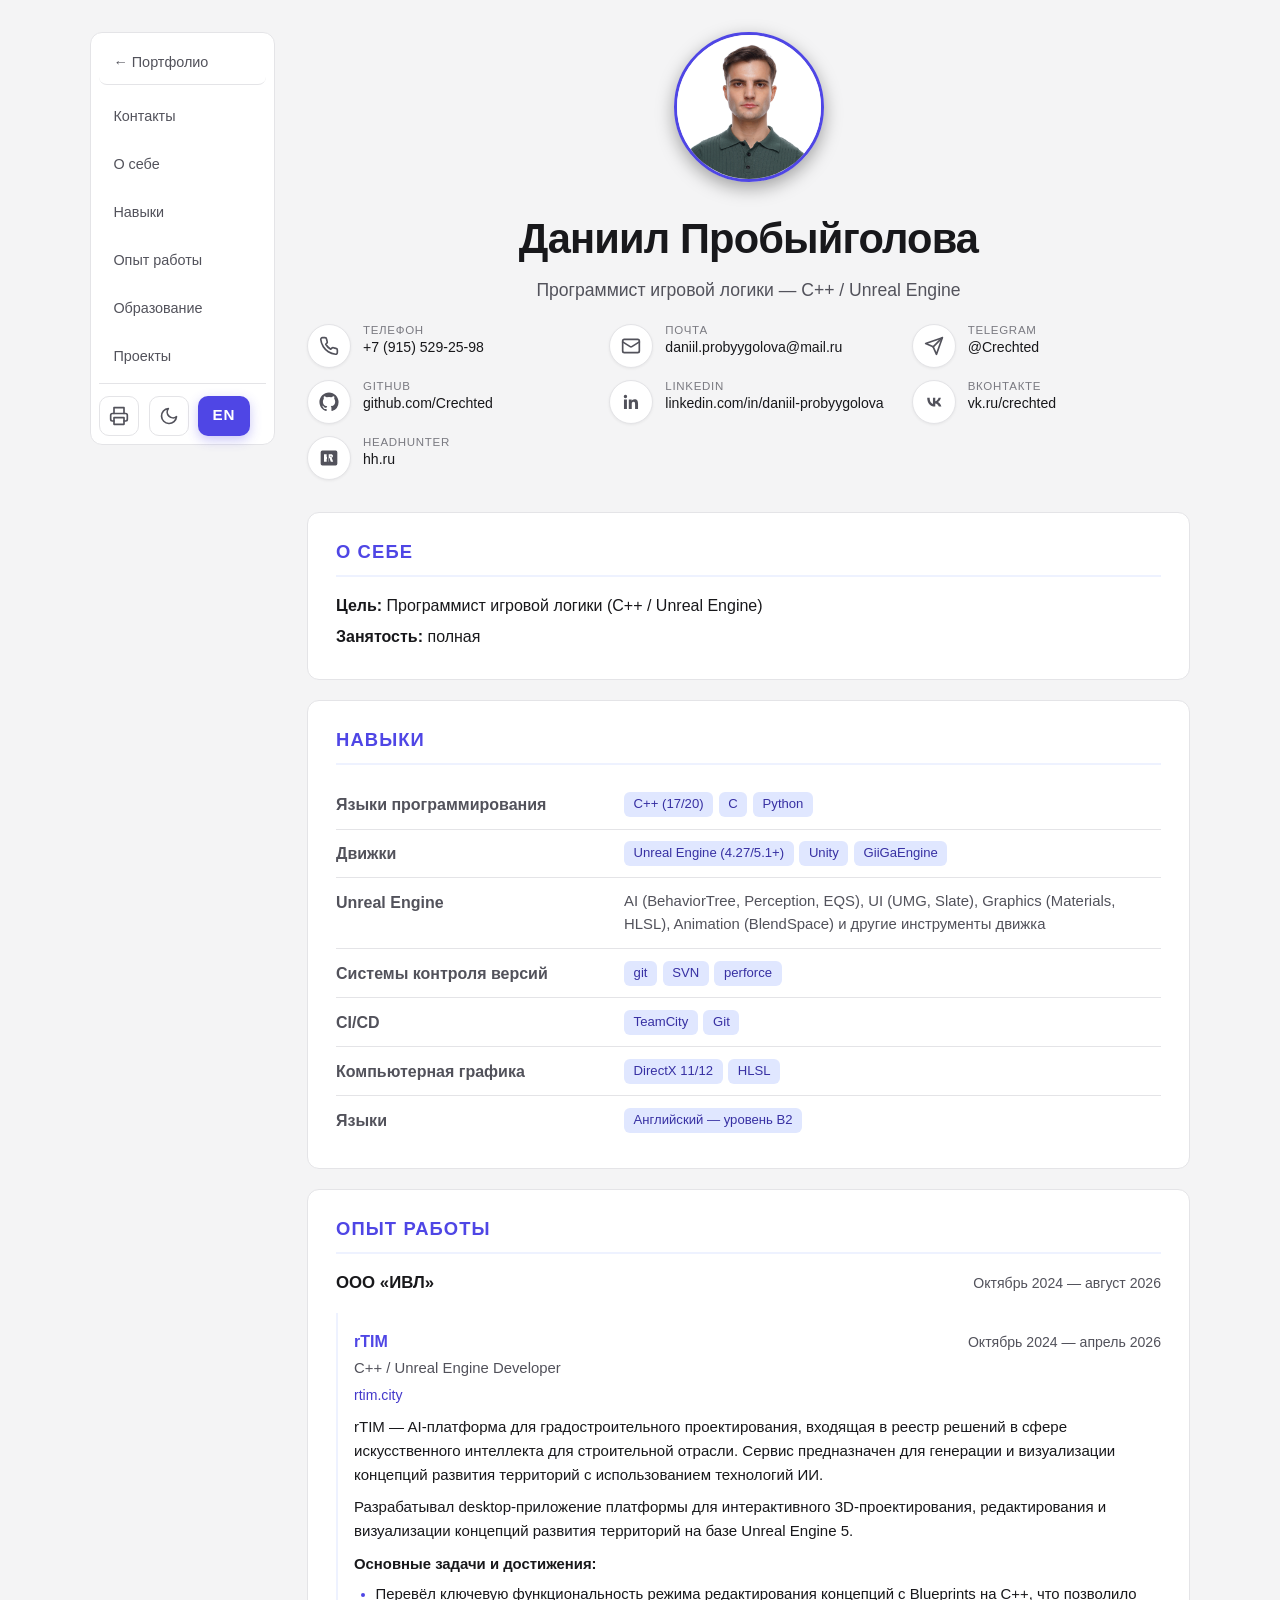
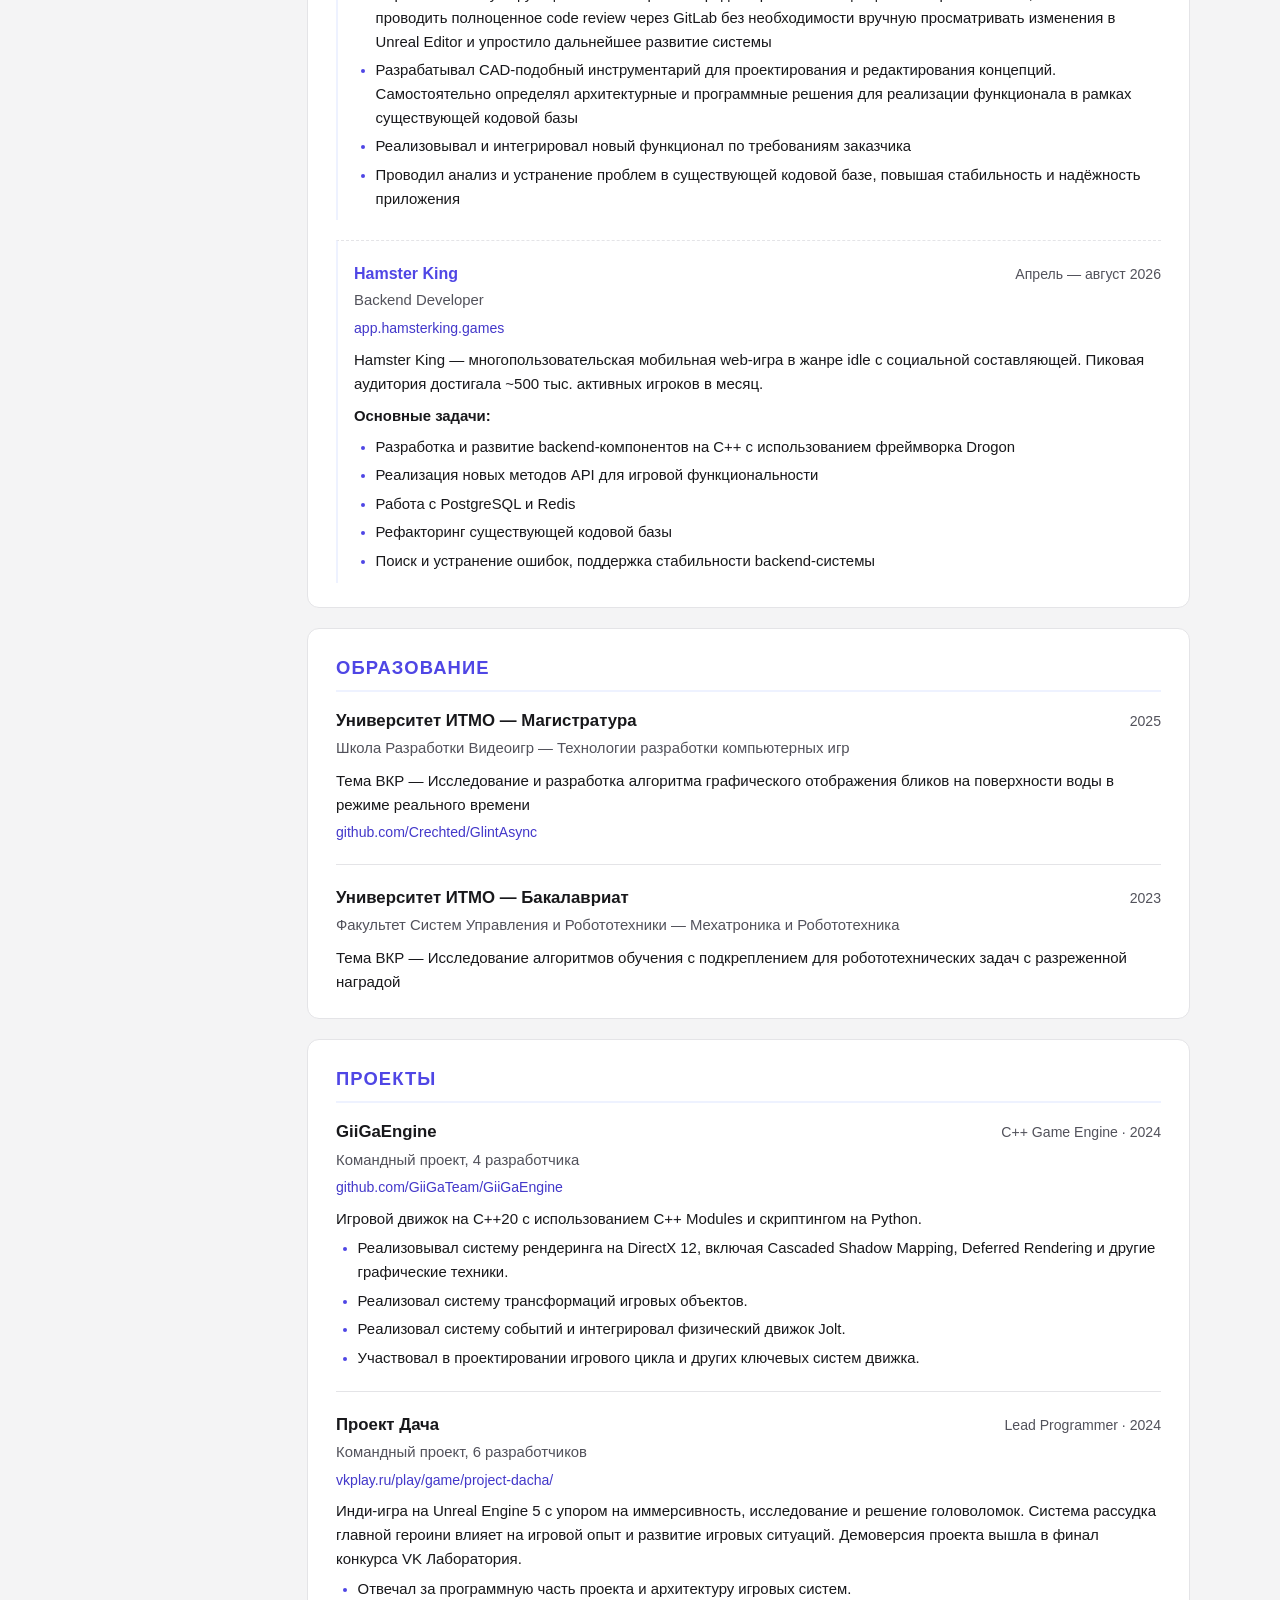
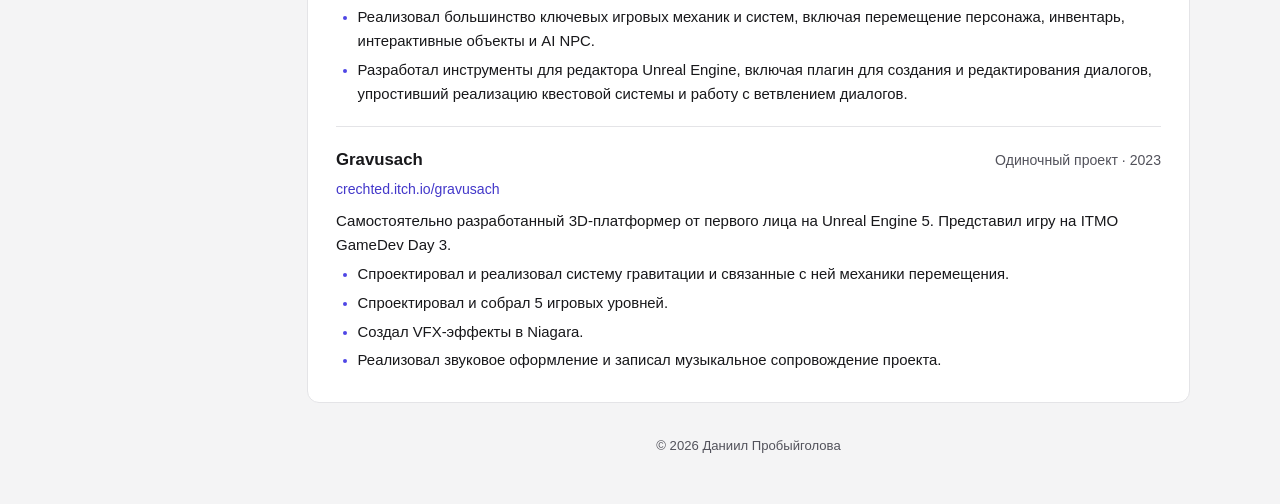
==== cv/index.html @ 0c0368a5 "First commit" ====
<!DOCTYPE html>
<html lang="ru">
<head>
  <meta charset="UTF-8">
  <meta name="viewport" content="width=device-width, initial-scale=1.0">
  <meta name="theme-color" content="#4f46e5">
  <meta name="description" content="Портфолио Даниила Пробыйголова — программист игровой логики (C++ / Unreal Engine)" data-i18n-meta="common.metaDesc">
  <title data-i18n-title="cv.title">Даниил Пробыйголова — программист игровой логики</title>
  <link rel="icon" href="data:image/svg+xml,%3Csvg xmlns='http://www.w3.org/2000/svg' viewBox='0 0 100 100'%3E%3Crect width='100' height='100' rx='20' fill='%234f46e5'/%3E%3Ctext x='50' y='68' font-size='52' font-family='monospace' fill='white' text-anchor='middle'%3EDP%3C/text%3E%3C/svg%3E">
  <link rel="stylesheet" href="../css/cv.css">
  <script>
    (function () {
      var t = null;
      try { t = localStorage.getItem('portfolio-theme'); } catch (e) {}
      var dark = t === 'dark' || (t !== 'light' && window.matchMedia && matchMedia('(prefers-color-scheme: dark)').matches);
      document.documentElement.setAttribute('data-theme', dark ? 'dark' : 'light');
    })();
  </script>
</head>
<body data-i18n-title="cv.title">
  <main class="container">
    <div class="cv-layout">
      <aside class="side-nav" aria-label="Навигация по резюме">
        <a class="side-back" href="../index.html" data-i18n="cv.backLink">&larr;&nbsp;Портфолио</a>
        <a href="#top" data-i18n="cv.contacts">Контакты</a>
        <a href="#about" data-i18n="cv.about">О себе</a>
        <a href="#skills" data-i18n="cv.skills">Навыки</a>
        <a href="#experience" data-i18n="cv.exp">Опыт работы</a>
        <a href="#education" data-i18n="cv.edu">Образование</a>
        <a href="#projects" data-i18n="main.projectsTitle">Проекты</a>
        <span class="controls">
          <button type="button" class="print-btn" onclick="window.print()" aria-label="Экспортировать резюме в PDF" data-i18n-aria="cv.printCv">
            <svg viewBox="0 0 24 24" fill="none" stroke="currentColor" stroke-width="2" stroke-linecap="round" stroke-linejoin="round" aria-hidden="true"><polyline points="6 9 6 2 18 2 18 9"/><path d="M6 18H4a2 2 0 0 1-2-2v-5a2 2 0 0 1 2-2h16a2 2 0 0 1 2 2v5a2 2 0 0 1-2 2h-2"/><rect x="6" y="14" width="12" height="8"/></svg>
          </button>
          <button type="button" class="theme-toggle" aria-label="Switch to dark theme"></button>
          <button type="button" class="lang-switch" aria-label="Switch to English">EN</button>
        </span>
      </aside>
      <div class="cv-content">
    <header class="hero" id="top">
      <img class="portrait" src="../assets/images/MePhoto_CV.jpg" alt="Фото Даниила Пробыйголова">
      <h1 class="name" data-i18n="common.name">Даниил&nbsp;Пробыйголова</h1>
      <p class="subtitle" data-i18n="common.subtitle">Программист игровой логики&nbsp;— C++&nbsp;/&nbsp;Unreal&nbsp;Engine</p>
      <ul class="contacts" aria-label="Контакты">
        <li>
          <a class="contact-link" href="tel:+79155292598" aria-label="Телефон: +7 (915) 529-25-98" data-i18n-aria="contact.phone">
            <span class="icon" aria-hidden="true">
              <svg viewBox="0 0 24 24" fill="none" stroke="currentColor" stroke-width="2" stroke-linecap="round" stroke-linejoin="round"><path d="M22 16.92v3a2 2 0 0 1-2.18 2 19.79 19.79 0 0 1-8.63-3.07 19.5 19.5 0 0 1-6-6 19.79 19.79 0 0 1-3.07-8.67A2 2 0 0 1 4.11 2h3a2 2 0 0 1 2 1.72c.127.96.361 1.903.7 2.81a2 2 0 0 1-.45 2.11L8.09 9.91a16 16 0 0 0 6 6l1.27-1.27a2 2 0 0 1 2.11-.45c.907.339 1.85.573 2.81.7A2 2 0 0 1 22 16.92z"/></svg>
            </span>
            <span class="contact-meta">
              <span class="contact-label" data-i18n="contact.phone">Телефон</span>
              <span class="contact-text">+7&nbsp;(915)&nbsp;529-25-98</span>
            </span>
          </a>
        </li>
        <li>
          <a class="contact-link" href="mailto:daniil.probyygolova@mail.ru" aria-label="Почта: daniil.probyygolova@mail.ru" data-i18n-aria="contact.mail">
            <span class="icon" aria-hidden="true">
              <svg viewBox="0 0 24 24" fill="none" stroke="currentColor" stroke-width="2" stroke-linecap="round" stroke-linejoin="round"><rect x="2" y="4" width="20" height="16" rx="2"/><path d="m22 7-8.97 5.7a1.94 1.94 0 0 1-2.06 0L2 7"/></svg>
            </span>
            <span class="contact-meta">
              <span class="contact-label" data-i18n="contact.mail">Почта</span>
              <span class="contact-text">daniil.probyygolova@mail.ru</span>
            </span>
          </a>
        </li>
        <li>
          <a class="contact-link" href="https://t.me/Crechted" target="_blank" rel="noopener" aria-label="Telegram: @Crechted" data-i18n-aria="contact.telegram">
            <span class="icon" aria-hidden="true">
              <svg viewBox="0 0 24 24" fill="none" stroke="currentColor" stroke-width="2" stroke-linecap="round" stroke-linejoin="round"><path d="m22 2-11 11"/><path d="M22 2 15 22l-4-9-9-4Z"/></svg>
            </span>
            <span class="contact-meta">
              <span class="contact-label" data-i18n="contact.telegram">Telegram</span>
              <span class="contact-text">@Crechted</span>
            </span>
          </a>
        </li>
        <li>
          <a class="contact-link" href="https://github.com/Crechted" target="_blank" rel="noopener" aria-label="GitHub: github.com/Crechted" data-i18n-aria="contact.github">
            <span class="icon" aria-hidden="true">
              <svg viewBox="0 0 24 24" fill="currentColor"><path d="M12 .5C5.73.5.5 5.73.5 12c0 5.08 3.29 9.39 7.86 10.91.58.11.79-.25.79-.56 0-.28-.01-1.02-.02-2-3.2.7-3.88-1.54-3.88-1.54-.52-1.33-1.28-1.68-1.28-1.68-1.05-.72.08-.71.08-.71 1.16.08 1.77 1.19 1.77 1.19 1.03 1.77 2.71 1.26 3.37.96.1-.75.4-1.26.73-1.55-2.55-.29-5.23-1.28-5.23-5.69 0-1.26.45-2.28 1.19-3.09-.12-.29-.52-1.46.11-3.05 0 0 .97-.31 3.17 1.18a11 11 0 0 1 5.78 0c2.2-1.49 3.17-1.18 3.17-1.18.63 1.59.23 2.76.11 3.05.74.81 1.19 1.83 1.19 3.09 0 4.42-2.69 5.4-5.25 5.68.41.35.77 1.05.77 2.12 0 1.53-.01 2.76-.01 3.14 0 .31.21.68.8.56A11.51 11.51 0 0 0 23.5 12C23.5 5.73 18.27.5 12 .5Z"/></svg>
            </span>
            <span class="contact-meta">
              <span class="contact-label" data-i18n="contact.github">GitHub</span>
              <span class="contact-text">github.com/Crechted</span>
            </span>
          </a>
        </li>
        <li>
          <a class="contact-link" href="https://www.linkedin.com/in/daniil-probyygolova-46117342b" target="_blank" rel="noopener" aria-label="LinkedIn: linkedin.com/in/daniil-probyygolova" data-i18n-aria="contact.linkedin">
            <span class="icon" aria-hidden="true">
              <svg viewBox="0 0 24 24" fill="currentColor"><path d="M20.45 20.45h-3.55v-5.57c0-1.33-.03-3.04-1.85-3.04-1.85 0-2.14 1.45-2.14 2.94v5.67H9.35V9h3.41v1.56h.05c.47-.9 1.63-1.85 3.36-1.85 3.6 0 4.27 2.37 4.27 5.46v6.28zM5.34 7.43a2.06 2.06 0 1 1 0-4.12 2.06 2.06 0 0 1 0 4.12zM7.12 20.45H3.56V9h3.56v11.45z"/></svg>
            </span>
            <span class="contact-meta">
              <span class="contact-label" data-i18n="contact.linkedin">LinkedIn</span>
              <span class="contact-text">linkedin.com/in/daniil-probyygolova</span>
            </span>
          </a>
        </li>
        <li>
          <a class="contact-link" href="https://vk.ru/crechted" target="_blank" rel="noopener" aria-label="ВКонтакте: vk.ru/crechted" data-i18n-aria="contact.vk">
            <span class="icon" aria-hidden="true">
              <svg viewBox="0 0 24 24" fill="currentColor"><path d="M13.16 17.5c-5.8 0-9.16-4.02-9.3-10.68h2.92c.1 4.88 2.28 6.94 3.97 7.37V6.82h2.77v4.2c1.66-.18 3.4-2.1 3.98-4.2h2.76c-.45 2.56-2.33 4.48-3.67 5.26 1.34.63 3.48 2.28 4.29 5.42h-3.04c-.64-2-2.22-3.55-4.32-3.76v3.76h-.36z"/></svg>
            </span>
            <span class="contact-meta">
              <span class="contact-label" data-i18n="contact.vk">ВКонтакте</span>
              <span class="contact-text">vk.ru/crechted</span>
            </span>
          </a>
        </li>
        <li>
          <a class="contact-link" href="https://spb.hh.ru/resume/fdc58f98ff0955832f0039ed1f57456d645a6f" target="_blank" rel="noopener" aria-label="HeadHunter: резюме на hh.ru" data-i18n-aria="contact.hh">
            <span class="icon" aria-hidden="true">
              <svg viewBox="0 0 24 24" fill="currentColor"><path d="M4 3a2 2 0 0 0-2 2v14a2 2 0 0 0 2 2h16a2 2 0 0 0 2-2V5a2 2 0 0 0-2-2H4zm2 4.5h2.6v3.2H9V7.5h2.6v9H9v-3.4H8.6v3.4H6v-9zm5.6 0h2.6c1.5 0 2.6.7 2.6 2 0 1.1-.7 1.7-1.7 1.9l1.9 5.1h-2.8l-1.6-4.5h-.6v4.5h-2.4v-9zm2.6 3.2c.5 0 .8-.3.8-.7s-.3-.7-.8-.7h-.4v1.4h.4z"/></svg>
            </span>
            <span class="contact-meta">
              <span class="contact-label" data-i18n="contact.hh">HeadHunter</span>
              <span class="contact-text">hh.ru</span>
            </span>
          </a>
        </li>
      </ul>
    </header>

    <section class="card" id="about">
      <h2 class="section-title" data-i18n="cv.about">О себе</h2>
      <ul class="about-list">
        <li><span class="label" data-i18n="cv.about.goal">Цель:</span>&nbsp;<span data-i18n="cv.about.goalValue">Программист игровой логики (C++&nbsp;/&nbsp;Unreal&nbsp;Engine)</span></li>
        <li><span class="label" data-i18n="cv.about.employment">Занятость:</span>&nbsp;<span data-i18n="cv.about.fulltime">полная</span></li>
      </ul>
    </section>

    <section class="card" id="skills">
      <h2 class="section-title" data-i18n="cv.skills">Навыки</h2>
      <ul class="skills-list">
        <li>
          <span class="label" data-i18n="cv.skill.langs">Языки программирования</span>
          <span class="tags"><span class="tag">C++ (17/20)</span><span class="tag">C</span><span class="tag">Python</span></span>
        </li>
        <li>
          <span class="label" data-i18n="cv.skill.engines">Движки</span>
          <span class="tags"><span class="tag">Unreal Engine (4.27/5.1+)</span><span class="tag">Unity</span><span class="tag">GiiGaEngine</span></span>
        </li>
        <li>
          <span class="label" data-i18n="cv.skill.unreal">Unreal Engine</span>
          <p class="skill-desc" data-i18n="cv.skill.unrealDesc">AI (BehaviorTree, Perception, EQS), UI (UMG, Slate), Graphics (Materials, HLSL), Animation (BlendSpace) и другие инструменты движка</p>
        </li>
        <li>
          <span class="label" data-i18n="cv.skill.vcs">Системы контроля версий</span>
          <span class="tags"><span class="tag">git</span><span class="tag">SVN</span><span class="tag">perforce</span></span>
        </li>
        <li>
          <span class="label" data-i18n="cv.skill.ci">CI/CD</span>
          <span class="tags"><span class="tag">TeamCity</span><span class="tag">Git</span></span>
        </li>
        <li>
          <span class="label" data-i18n="cv.skill.gfx">Компьютерная графика</span>
          <span class="tags"><span class="tag">DirectX 11/12</span><span class="tag">HLSL</span></span>
        </li>
        <li>
          <span class="label" data-i18n="cv.skill.langs2">Языки</span>
          <span class="tags"><span class="tag" data-i18n="cv.skill.english">Английский — уровень B2</span></span>
        </li>
      </ul>
    </section>

    <section class="card" id="experience">
      <h2 class="section-title" data-i18n="cv.exp">Опыт работы</h2>

      <article class="entry">
        <header class="entry-header">
          <h3 class="entry-title" data-i18n="cv.exp.org">ООО&nbsp;«ИВЛ»</h3>
          <span class="entry-period" data-i18n="cv.exp.orgPeriod">Октябрь 2024 — август 2026</span>
        </header>

        <div class="job">
          <header class="entry-header">
            <h4 class="job-title" data-i18n="exp.rtim.name">rTIM</h4>
            <span class="entry-period" data-i18n="cv.exp.rtim.period">Октябрь 2024 — апрель 2026</span>
          </header>
          <p class="entry-role" data-i18n="cv.exp.rtim.role">C++ / Unreal Engine Developer</p>
          <p class="entry-link"><a href="https://rtim.city" target="_blank" rel="noopener">rtim.city</a></p>
          <p class="entry-text" data-i18n="cv.exp.rtim.t1">rTIM&nbsp;— AI-платформа для градостроительного проектирования, входящая в реестр решений в сфере искусственного интеллекта для строительной отрасли. Сервис предназначен для генерации и визуализации концепций развития территорий с использованием технологий ИИ.</p>
          <p class="entry-text" data-i18n="cv.exp.rtim.t2">Разрабатывал desktop-приложение платформы для интерактивного 3D-проектирования, редактирования и визуализации концепций развития территорий на базе Unreal Engine&nbsp;5.</p>
          <p class="entry-subtitle" data-i18n="cv.exp.subtitle">Основные задачи и достижения:</p>
          <ul class="bullets">
            <li data-i18n="cv.exp.rtim.b1">Перевёл ключевую функциональность режима редактирования концепций с Blueprints на C++, что позволило проводить полноценное code review через GitLab без необходимости вручную просматривать изменения в Unreal Editor и упростило дальнейшее развитие системы</li>
            <li data-i18n="cv.exp.rtim.b2">Разрабатывал CAD-подобный инструментарий для проектирования и редактирования концепций. Самостоятельно определял архитектурные и программные решения для реализации функционала в рамках существующей кодовой базы</li>
            <li data-i18n="cv.exp.rtim.b3">Реализовывал и интегрировал новый функционал по требованиям заказчика</li>
            <li data-i18n="cv.exp.rtim.b4">Проводил анализ и устранение проблем в существующей кодовой базе, повышая стабильность и надёжность приложения</li>
          </ul>
        </div>

        <div class="job">
          <header class="entry-header">
            <h4 class="job-title" data-i18n="exp.hk.name">Hamster King</h4>
            <span class="entry-period" data-i18n="cv.exp.hk.period">Апрель — август 2026</span>
          </header>
          <p class="entry-role" data-i18n="cv.exp.hk.role">Backend Developer</p>
          <p class="entry-link"><a href="https://app.hamsterking.games" target="_blank" rel="noopener">app.hamsterking.games</a></p>
          <p class="entry-text" data-i18n="cv.exp.hk.t1">Hamster King&nbsp;— многопользовательская мобильная web-игра в жанре idle с социальной составляющей. Пиковая аудитория достигала ~500&nbsp;тыс. активных игроков в месяц.</p>
          <p class="entry-subtitle" data-i18n="cv.exp.subtitle2">Основные задачи:</p>
          <ul class="bullets">
            <li data-i18n="cv.exp.hk.b1">Разработка и развитие backend-компонентов на C++ с использованием фреймворка Drogon</li>
            <li data-i18n="cv.exp.hk.b2">Реализация новых методов API для игровой функциональности</li>
            <li data-i18n="cv.exp.hk.b3">Работа с PostgreSQL и Redis</li>
            <li data-i18n="cv.exp.hk.b4">Рефакторинг существующей кодовой базы</li>
            <li data-i18n="cv.exp.hk.b5">Поиск и устранение ошибок, поддержка стабильности backend-системы</li>
          </ul>
        </div>
      </article>
    </section>

    <section class="card" id="education">
      <h2 class="section-title" data-i18n="cv.edu">Образование</h2>

      <article class="entry">
        <header class="entry-header">
          <h3 class="entry-title" data-i18n="cv.edu.mag.title">Университет ИТМО — Магистратура</h3>
          <span class="entry-period" data-i18n="cv.edu.mag.period">2025</span>
        </header>
        <p class="entry-role" data-i18n="cv.edu.mag.role">Школа Разработки Видеоигр — Технологии разработки компьютерных игр</p>
        <p class="entry-text" data-i18n="cv.edu.mag.t">Тема ВКР — Исследование и разработка алгоритма графического отображения бликов на поверхности воды в режиме реального времени</p>
        <p class="entry-link"><a href="https://github.com/Crechted/GlintAsync" target="_blank" rel="noopener">github.com/Crechted/GlintAsync</a></p>
      </article>

      <article class="entry">
        <header class="entry-header">
          <h3 class="entry-title" data-i18n="cv.edu.bac.title">Университет ИТМО — Бакалавриат</h3>
          <span class="entry-period" data-i18n="cv.edu.bac.period">2023</span>
        </header>
        <p class="entry-role" data-i18n="cv.edu.bac.role">Факультет Систем Управления и Робототехники — Мехатроника и Робототехника</p>
        <p class="entry-text" data-i18n="cv.edu.bac.t">Тема ВКР — Исследование алгоритмов обучения с подкреплением для робототехнических задач с разреженной наградой</p>
      </article>
    </section>

    <section class="card" id="projects">
      <h2 class="section-title" data-i18n="main.projectsTitle">Проекты</h2>

      <article class="entry">
        <header class="entry-header">
          <h3 class="entry-title" data-i18n="projects.giiga.title">GiiGaEngine</h3>
          <span class="entry-period" data-i18n="projects.giiga.role">C++ Game Engine · 2024</span>
        </header>
        <p class="entry-role" data-i18n="projects.giiga.meta">Командный проект, 4 разработчика</p>
        <p class="entry-link"><a href="https://github.com/GiiGaTeam/GiiGaEngine" target="_blank" rel="noopener">github.com/GiiGaTeam/GiiGaEngine</a></p>
        <p class="entry-text" data-i18n="projects.giiga.desc">Игровой движок на C++20 с использованием C++ Modules и скриптингом на Python.</p>
        <ul class="bullets">
          <li data-i18n="projects.giiga.b1">Реализовывал систему рендеринга на DirectX 12, включая Cascaded Shadow Mapping, Deferred Rendering и другие графические техники</li>
          <li data-i18n="projects.giiga.b2">Реализовал систему трансформаций игровых объектов</li>
          <li data-i18n="projects.giiga.b3">Реализовал систему событий и интегрировал физический движок Jolt</li>
          <li data-i18n="projects.giiga.b4">Участвовал в проектировании игрового цикла и других ключевых систем движка</li>
        </ul>
      </article>

      <article class="entry">
        <header class="entry-header">
          <h3 class="entry-title" data-i18n="projects.dacha.title">Проект Дача</h3>
          <span class="entry-period" data-i18n="projects.dacha.role">Lead Programmer · 2024</span>
        </header>
        <p class="entry-role" data-i18n="projects.dacha.meta">Командный проект, 6 разработчиков</p>
        <p class="entry-link"><a href="https://vkplay.ru/play/game/project-dacha/" target="_blank" rel="noopener">vkplay.ru/play/game/project-dacha/</a></p>
        <p class="entry-text" data-i18n="projects.dacha.desc">Инди-игра на Unreal Engine 5 с упором на иммерсивность, исследование и решение головоломок. Система рассудка главной героини влияет на игровой опыт и развитие игровых ситуаций. Демоверсия проекта вышла в финал конкурса VK Лаборатория.</p>
        <ul class="bullets">
          <li data-i18n="projects.dacha.b1">Отвечал за программную часть проекта и архитектуру игровых систем</li>
          <li data-i18n="projects.dacha.b2">Реализовал большинство ключевых игровых механик и систем, включая перемещение персонажа, инвентарь, интерактивные объекты и AI NPC</li>
          <li data-i18n="projects.dacha.b3">Разработал инструменты для редактора Unreal Engine, включая плагин для создания и редактирования диалогов, упростивший реализацию квестовой системы и работу с ветвлением диалогов</li>
        </ul>
      </article>

      <article class="entry">
        <header class="entry-header">
          <h3 class="entry-title" data-i18n="projects.gravusach.title">Gravusach</h3>
          <span class="entry-period" data-i18n="projects.gravusach.role">Одиночный проект · 2023</span>
        </header>
        <p class="entry-link"><a href="https://crechted.itch.io/gravusach" target="_blank" rel="noopener">crechted.itch.io/gravusach</a></p>
        <p class="entry-text" data-i18n="projects.gravusach.desc">Самостоятельно разработанный 3D-платформер от первого лица на Unreal Engine 5. Представил игру на ITMO GameDev Day 3.</p>
        <ul class="bullets">
          <li data-i18n="projects.gravusach.b1">Спроектировал и реализовал систему гравитации и связанные с ней механики перемещения</li>
          <li data-i18n="projects.gravusach.b2">Спроектировал и собрал 5 игровых уровней</li>
          <li data-i18n="projects.gravusach.b3">Создал VFX-эффекты в Niagara</li>
          <li data-i18n="projects.gravusach.b4">Реализовал звуковое оформление и записал музыкальное сопровождение проекта</li>
        </ul>
      </article>
    </section>

    <footer class="footer">
      <p data-i18n="common.footer">© 2026 Даниил Пробыйголова</p>
    </footer>
      </div>
    </div>
  </main>
  <script src="../js/i18n.js"></script>
  <script src="../js/theme.js"></script>
</body>
</html>
---- css/cv.css ----
*,
*::before,
*::after {
  box-sizing: border-box;
  margin: 0;
  padding: 0;
}

:root {
  color-scheme: light;
  --bg: #f4f4f5;
  --surface: #ffffff;
  --text: #18181b;
  --text-secondary: #52525b;
  --border: #e4e4e7;
  --accent: #4f46e5;
  --accent-light: #eef2ff;
  --tag-bg: #e0e7ff;
  --tag-text: #3730a3;
  --link: #4338ca;
  --link-hover: #312e81;
}

html[data-theme="dark"] {
  color-scheme: dark;
  --bg: #0f1115;
  --surface: #1a1d24;
  --text: #e6e8ee;
  --text-secondary: #9aa1b0;
  --border: #333946;
  --accent: #6366f1;
  --accent-light: #242a45;
  --tag-bg: #272e4a;
  --tag-text: #a5b4fc;
  --link: #6366f1;
  --link-hover: #a5b4fc;
}

html {
  scroll-behavior: smooth;
}

body {
  font-family: -apple-system, BlinkMacSystemFont, 'Segoe UI', Roboto, 'Helvetica Neue', Arial, sans-serif;
  line-height: 1.6;
  color: var(--text);
  background: var(--bg);
  padding: 2rem 1rem 3rem;
}

.lang-switch {
  min-width: 48px;
  height: 40px;
  padding: 0 0.9rem;
  background: var(--accent);
  color: #fff;
  border: none;
  border-radius: 10px;
  font: inherit;
  font-size: 0.95rem;
  font-weight: 700;
  letter-spacing: 0.05em;
  box-shadow: 0 4px 12px rgba(79, 70, 229, 0.3);
  cursor: pointer;
  transition: background 0.15s, transform 0.15s, box-shadow 0.15s;
  display: inline-flex;
  align-items: center;
  justify-content: center;
}

.lang-switch:hover {
  background: var(--link-hover);
  transform: translateY(-1px);
  box-shadow: 0 6px 16px rgba(79, 70, 229, 0.4);
}

.theme-toggle,
.print-btn {
  display: inline-flex;
  align-items: center;
  justify-content: center;
  width: 40px;
  height: 40px;
  background: var(--surface);
  color: var(--text-secondary);
  border: 1px solid var(--border);
  border-radius: 10px;
  cursor: pointer;
  transition: color 0.15s, border-color 0.15s, background 0.15s, transform 0.15s;
}

.theme-toggle:hover,
.print-btn:hover {
  color: var(--accent);
  border-color: var(--accent);
  transform: translateY(-1px);
}

.theme-toggle svg,
.print-btn svg {
  width: 20px;
  height: 20px;
}

.controls {
  display: flex;
  align-items: center;
  gap: 0.6rem;
}

.container {
  max-width: 1100px;
  margin: 0 auto;
}

/* Sidebar navigation */
.cv-layout {
  display: flex;
  align-items: flex-start;
  gap: 2rem;
}

.side-nav {
  position: sticky;
  top: 2rem;
  display: flex;
  flex-direction: column;
  gap: 0.25rem;
  flex-shrink: 0;
  width: 185px;
  padding: 0.5rem;
  background: var(--surface);
  border: 1px solid var(--border);
  border-radius: 12px;
}

.side-nav a {
  display: flex;
  align-items: center;
  min-height: 44px;
  padding: 0.5rem 0.9rem;
  font-size: 0.9rem;
  font-weight: 500;
  color: var(--text-secondary);
  text-decoration: none;
  border-radius: 8px;
  transition: color 0.15s, background 0.15s;
}

.side-nav a:hover {
  color: var(--accent);
  background: var(--accent-light);
}

.side-nav a:active {
  color: var(--accent);
  background: var(--accent-light);
}

.side-back {
  font-weight: 600;
  color: var(--link);
  margin-bottom: 0.35rem;
  border-bottom: 1px solid var(--border);
}

.side-back:hover,
.side-back:active {
  color: var(--link-hover);
}

.side-nav .controls {
  margin-top: auto;
  padding-top: 0.75rem;
  border-top: 1px solid var(--border);
}

.cv-content {
  flex: 1;
  min-width: 0;
}

.cv-content .card {
  scroll-margin-top: 1.5rem;
}

/* Hero / header */
.hero {
  text-align: center;
  margin-bottom: 2rem;
}

.portrait {
  width: 150px;
  height: 150px;
  border-radius: 50%;
  object-fit: cover;
  margin-bottom: 1rem;
  border: 3px solid var(--accent);
  box-shadow: 0 6px 18px rgba(0, 0, 0, 0.35);
}

.name {
  font-size: clamp(1.8rem, 5vw, 2.6rem);
  font-weight: 700;
  letter-spacing: -0.02em;
  color: var(--text);
}

.subtitle {
  font-size: 1.1rem;
  color: var(--text-secondary);
  margin-top: 0.25rem;
}

.contacts {
  display: grid;
  grid-template-columns: repeat(auto-fit, minmax(240px, 1fr));
  gap: 0.75rem 1.5rem;
  margin-top: 1.25rem;
  list-style: none;
  align-items: start;
}

.contact-link {
  display: flex;
  align-items: flex-start;
  gap: 0.75rem;
  text-align: left;
  color: var(--text-secondary);
  text-decoration: none;
  transition: color 0.15s;
}

.contact-link:hover {
  color: var(--link);
}

.contact-link .icon {
  display: grid;
  place-items: center;
  width: 44px;
  height: 44px;
  flex-shrink: 0;
  border-radius: 50%;
  background: var(--surface);
  border: 1px solid var(--border);
  box-shadow: 0 1px 3px rgba(0, 0, 0, 0.06);
  color: var(--text-secondary);
  transition: background 0.15s, color 0.15s, transform 0.15s, box-shadow 0.15s;
}

.contact-link .icon svg {
  width: 20px;
  height: 20px;
}

.contact-link .contact-meta {
  display: flex;
  flex-direction: column;
  min-width: 0;
}

.contact-link .contact-label {
  font-size: 0.72rem;
  text-transform: uppercase;
  letter-spacing: 0.06em;
  color: var(--text-secondary);
  opacity: 0.75;
  line-height: 1.2;
}

.contact-link .contact-text {
  font-size: 0.88rem;
  color: var(--text);
  overflow-wrap: anywhere;
  line-height: 1.3;
}

.contact-link:hover .icon {
  background: var(--accent);
  border-color: var(--accent);
  color: #fff;
  transform: translateY(-2px);
  box-shadow: 0 4px 10px rgba(79, 70, 229, 0.35);
}

.contact-link:hover .contact-text {
  color: var(--link-hover);
}

/* Cards */
.card {
  background: var(--surface);
  border: 1px solid var(--border);
  border-radius: 12px;
  padding: 1.5rem 1.75rem;
  margin-bottom: 1.25rem;
}

.section-title {
  font-size: 1.15rem;
  font-weight: 700;
  text-transform: uppercase;
  letter-spacing: 0.06em;
  color: var(--accent);
  margin-bottom: 1rem;
  padding-bottom: 0.5rem;
  border-bottom: 2px solid var(--accent-light);
}

/* About */
.about-list {
  list-style: none;
}

.about-list li {
  margin-bottom: 0.35rem;
}

/* Skills */
.skills-list {
  list-style: none;
}

.skills-list > li {
  display: grid;
  grid-template-columns: minmax(190px, 32%) 1fr;
  column-gap: 1.5rem;
}

.skills-list > li + li {
  border-top: 1px solid var(--border);
}

.skills-list .label {
  font-weight: 600;
  color: var(--text-secondary);
  padding: 0.7rem 0;
}

.skills-list .tags,
.skills-list .skill-desc {
  padding: 0.7rem 0;
  margin: 0;
}

.label {
  font-weight: 600;
  color: var(--text);
}

.tags {
  display: inline-flex;
  flex-wrap: wrap;
  gap: 0.35rem;
}

.tag {
  display: inline-block;
  background: var(--tag-bg);
  color: var(--tag-text);
  font-size: 0.82rem;
  font-weight: 500;
  padding: 0.2rem 0.6rem;
  border-radius: 6px;
  line-height: 1.4;
}

.skill-desc {
  color: var(--text-secondary);
  font-size: 0.93rem;
}

/* Experience & Education & Projects entries */
.entry + .entry {
  margin-top: 1.25rem;
  padding-top: 1.25rem;
  border-top: 1px solid var(--border);
}

.entry-header {
  display: flex;
  flex-wrap: wrap;
  justify-content: space-between;
  align-items: baseline;
  gap: 0.25rem 0.75rem;
}

.entry-title {
  font-size: 1.05rem;
  font-weight: 600;
}

/* Jobs nested inside a company entry */
.job {
  margin-top: 1rem;
  padding: 1rem 0 0.25rem 1rem;
  border-left: 2px solid var(--accent-light);
}

.job + .job {
  margin-top: 1.25rem;
  border-top: 1px dashed var(--border);
  padding-top: 1.25rem;
}

.job-title {
  font-size: 1rem;
  font-weight: 600;
  color: var(--accent);
}

.entry-period {
  font-size: 0.88rem;
  color: var(--text-secondary);
  white-space: nowrap;
}

.entry-role {
  font-size: 0.93rem;
  color: var(--text-secondary);
  margin-top: 0.15rem;
}

.entry-link {
  margin-top: 0.25rem;
  font-size: 0.88rem;
}

.entry-link a {
  color: var(--link);
  text-decoration: none;
}

.entry-link a:hover {
  text-decoration: underline;
  color: var(--link-hover);
}

.entry-text {
  margin-top: 0.5rem;
  font-size: 0.94rem;
}

.entry-subtitle {
  margin-top: 0.6rem;
  font-weight: 600;
  font-size: 0.93rem;
}

/* Bullet lists */
.bullets {
  margin-top: 0.4rem;
  padding-left: 1.35rem;
  font-size: 0.93rem;
}

.bullets li {
  margin-bottom: 0.3rem;
}

.bullets li::marker {
  color: var(--accent);
}

/* Footer */
.footer {
  margin-top: 2rem;
  text-align: center;
  font-size: 0.82rem;
  color: var(--text-secondary);
}

.footer a {
  color: var(--link);
  text-decoration: none;
}

.footer a:hover {
  text-decoration: underline;
}

/* Responsive */
@media (max-width: 960px) {
  .cv-layout {
    flex-direction: column;
    gap: 1rem;
  }

  .side-nav {
    position: static;
    width: 100%;
    flex-direction: row;
    flex-wrap: wrap;
    gap: 0.35rem;
  }

  .side-nav a {
    min-height: 40px;
    padding: 0.35rem 0.75rem;
    background: var(--surface);
    border: 1px solid var(--border);
  }

  .side-nav a:hover {
    border-color: var(--accent);
  }

  .side-nav .controls {
    margin-left: auto;
    margin-top: 0;
    padding-top: 0;
    border-top: none;
  }
}

@media (max-width: 640px) {
  body {
    padding: 1.25rem 0.75rem 2rem;
  }

  .lang-switch {
    min-width: 44px;
    height: 44px;
    padding: 0 1rem;
  }

  .theme-toggle,
  .print-btn {
    width: 44px;
    height: 44px;
  }

  .portrait {
    width: 112px;
    height: 112px;
  }

  .card {
    padding: 1.25rem 1rem;
  }

  .entry-header {
    flex-direction: column;
    gap: 0;
  }

  .entry-period {
    white-space: normal;
  }

  .contacts {
    grid-template-columns: 1fr;
    gap: 0.6rem;
  }

  .skills-list > li {
    grid-template-columns: 1fr;
    row-gap: 0.1rem;
  }

  .skills-list > li + li {
    border-top: none;
  }

  .skills-list > li + li .label {
    padding-top: 1rem;
  }
}

/* Print */
@media print {
  .side-nav,
  .controls,
  .print-btn,
  .theme-toggle,
  .lang-switch {
    display: none !important;
  }

  .cv-layout {
    display: block;
  }

  body {
    background: #fff;
    color: #000;
    padding: 0;
    -webkit-print-color-adjust: exact;
    print-color-adjust: exact;
  }

  .card {
    border: none;
    box-shadow: none;
    page-break-inside: avoid;
  }

  .section-title,
  .org-name {
    -webkit-print-color-adjust: exact;
    print-color-adjust: exact;
  }

  a {
    color: inherit;
    text-decoration: none;
  }

  .contact-link .icon {
    box-shadow: none;
  }

  .contacts a::after {
    content: none;
  }
}
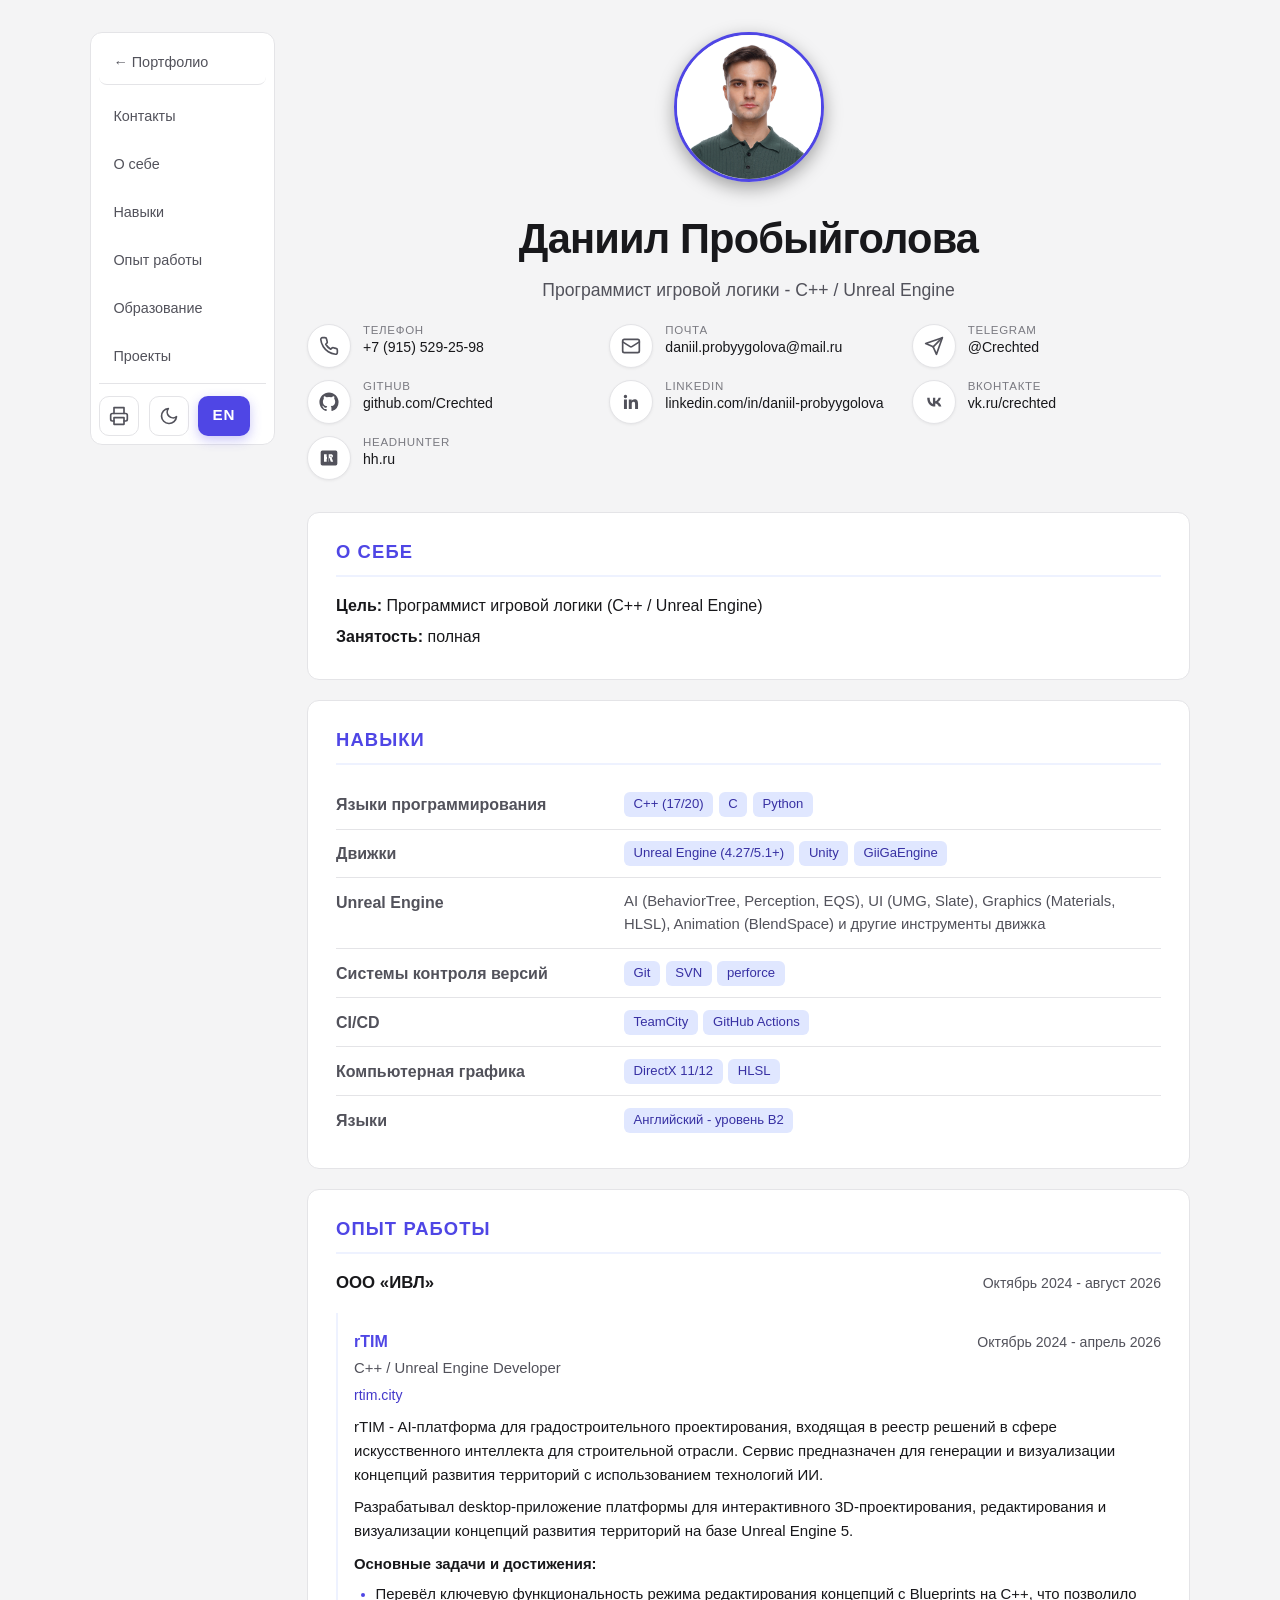
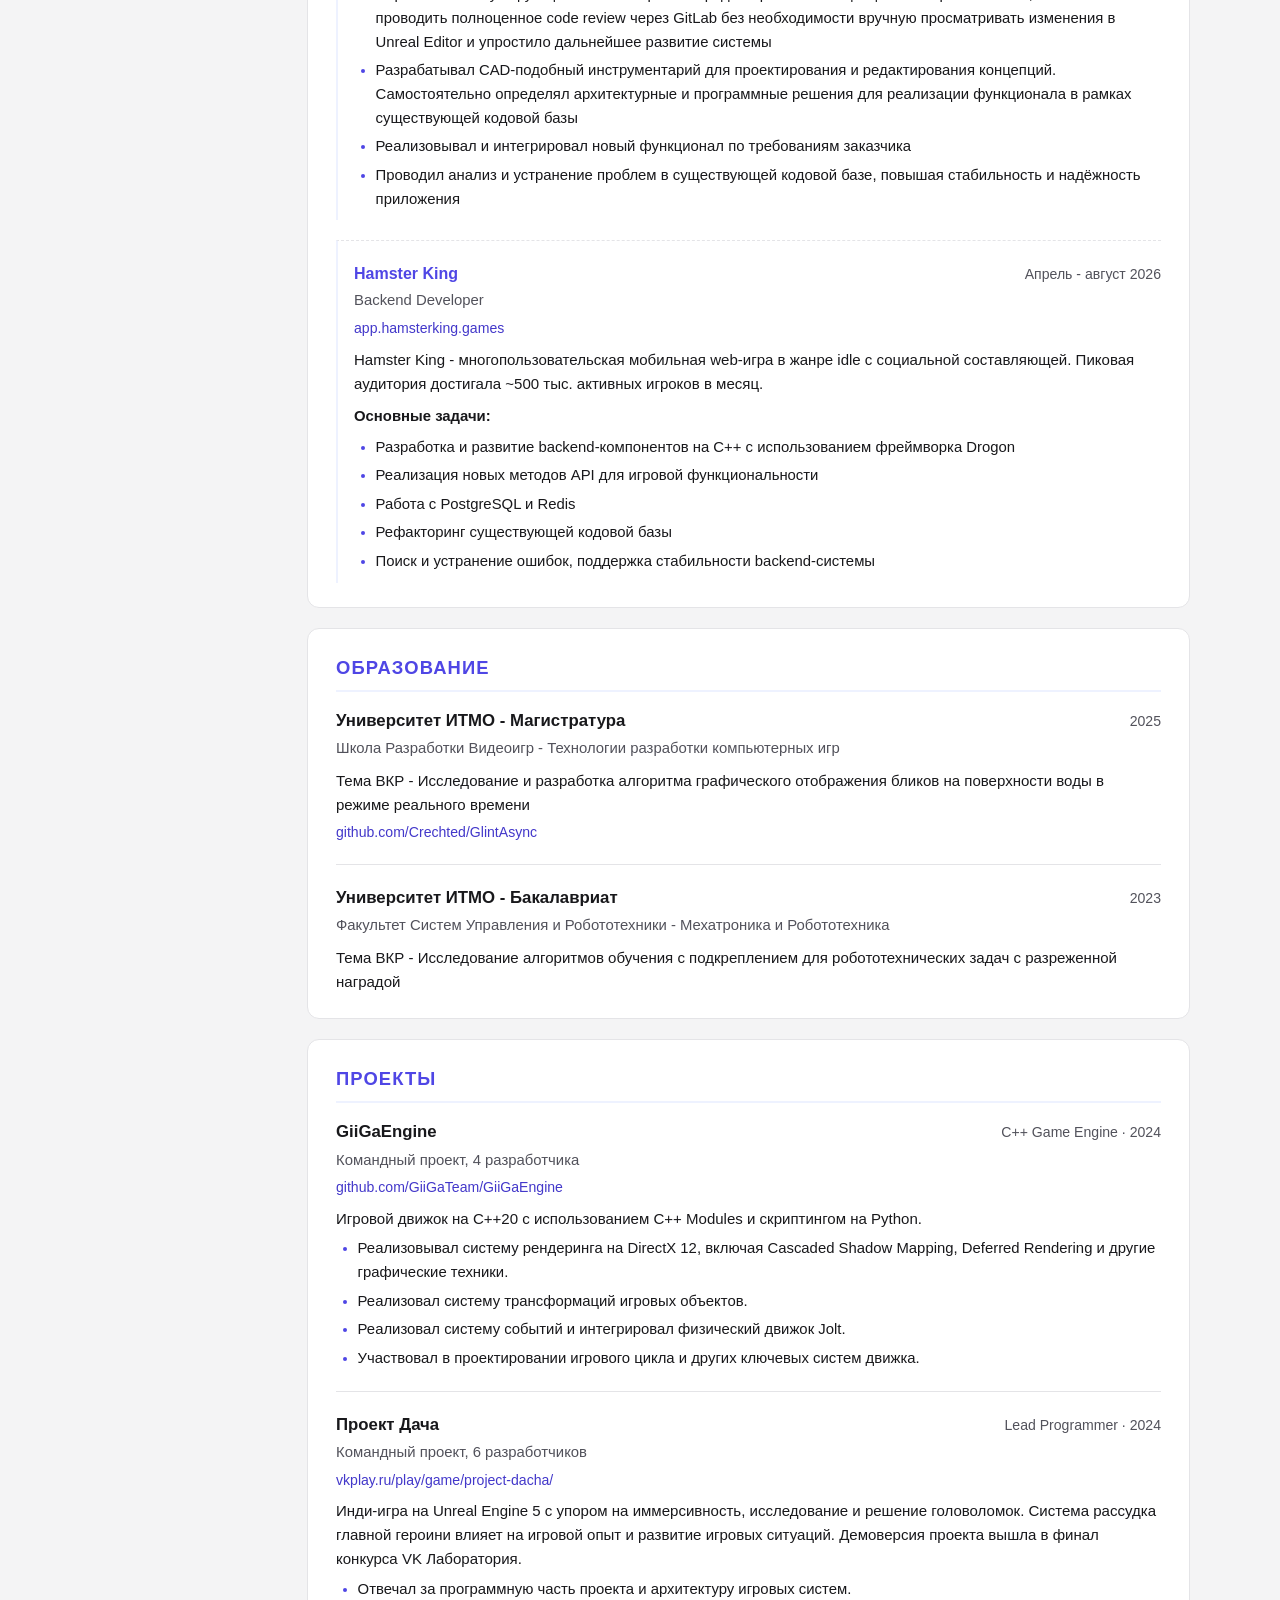
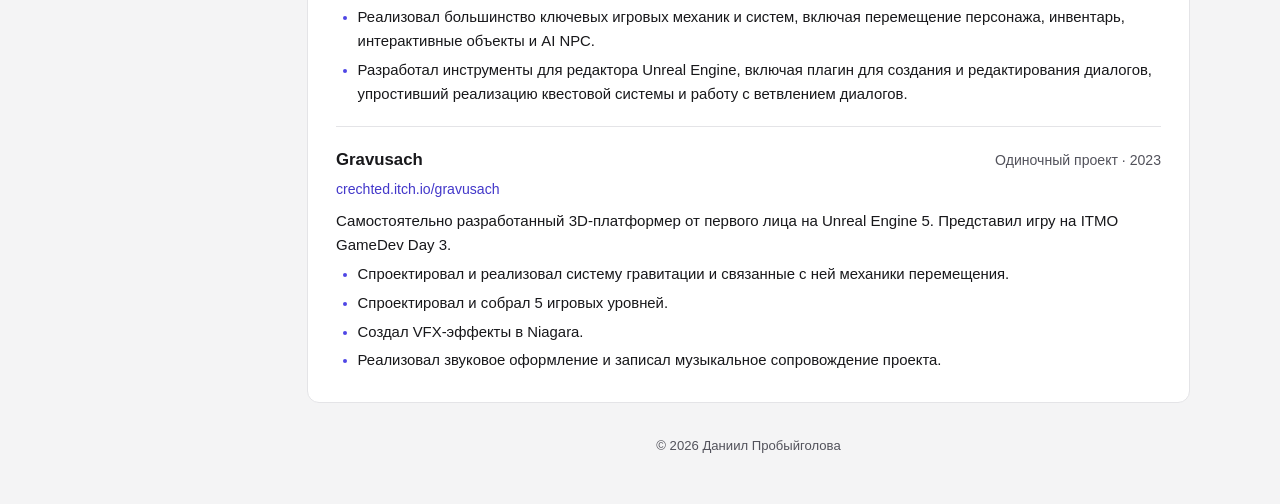
==== commit c8a8c4ae: "Правки формулировок" ====
--- a/cv/index.html
+++ b/cv/index.html
@@ -147,11 +147,11 @@
         </li>
         <li>
           <span class="label" data-i18n="cv.skill.vcs">Системы контроля версий</span>
-          <span class="tags"><span class="tag">git</span><span class="tag">SVN</span><span class="tag">perforce</span></span>
+          <span class="tags"><span class="tag">Git</span><span class="tag">SVN</span><span class="tag">perforce</span></span>
         </li>
         <li>
           <span class="label" data-i18n="cv.skill.ci">CI/CD</span>
-          <span class="tags"><span class="tag">TeamCity</span><span class="tag">Git</span></span>
+          <span class="tags"><span class="tag">TeamCity</span><span class="tag">GitHub Actions</span></span>
         </li>
         <li>
           <span class="label" data-i18n="cv.skill.gfx">Компьютерная графика</span>
